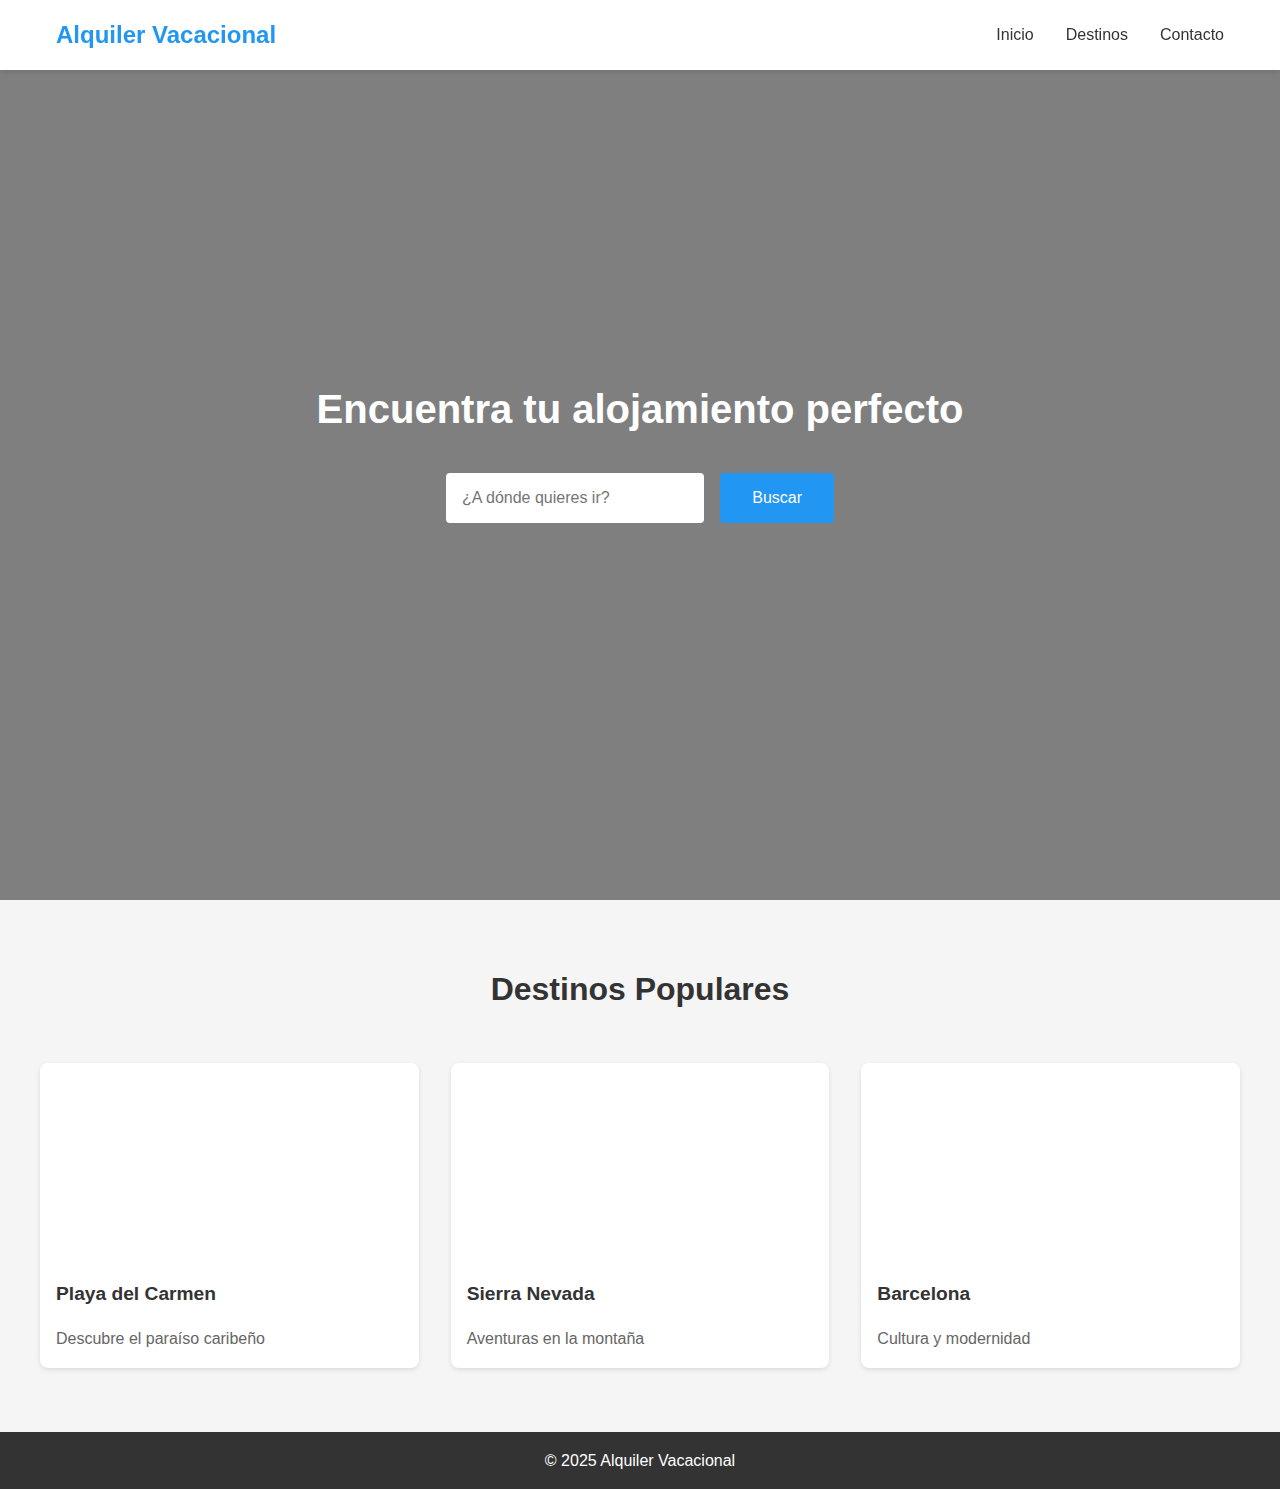
==== index.html @ 6d70d70a "CSS responsive" ====
<!DOCTYPE html>
<html lang="es">
<head>
    <meta charset="UTF-8">
    <meta name="viewport" content="width=device-width, initial-scale=1.0">
    <title> Tu destino ideal</title>
    <link rel="stylesheet" href="/css/styles.css">
    <link rel="stylesheet" href="/css/responsive.css">
</head>
<body>
    <!-- Cabecera de la página -->
    <header class="header">
        <nav class="nav-container">
            <div class="logo">Alquiler Vacacional</div>
            <ul class="nav-menu">
                <li><a href="#inicio">Inicio</a></li>
                <li><a href="#destinos">Destinos</a></li>
                <li><a href="#contacto">Contacto</a></li>
            </ul>
        </nav>
    </header>

    <!-- Sección principal de búsqueda -->
    <main class="hero">
        <div class="search-container">
            <h1>Encuentra tu alojamiento perfecto</h1>
            <div class="search-box">
                <input type="text" placeholder="¿A dónde quieres ir?" class="search-input">
                <button class="search-button">Buscar</button>
            </div>
        </div>
    </main>

    <!-- Sección de destinos populares -->
    <section class="popular-destinations">
        <h2>Destinos Populares</h2>
        <div class="destinations-grid">
            <div class="destination-card">
                <div class="destination-image playa"></div>
                <h3>Playa del Carmen</h3>
                <p>Descubre el paraíso caribeño</p>
            </div>
            <div class="destination-card">
                <div class="destination-image montana"></div>
                <h3>Sierra Nevada</h3>
                <p>Aventuras en la montaña</p>
            </div>
            <div class="destination-card">
                <div class="destination-image ciudad"></div>
                <h3>Barcelona</h3>
                <p>Cultura y modernidad</p>
            </div>
        </div>
    </section>

    <!-- Pie de página -->
    <footer class="footer">
        <p>&copy; 2025 Alquiler Vacacional </p>
    </footer>
</body>
</html>
---- css/styles.css ----
* {
    margin: 0;
    padding: 0;
    box-sizing: border-box;
}

body {
    font-family: 'Arial', sans-serif;
    line-height: 1.6;
    color: #333;
}

/* Estilos del header */
.header {
    background-color: #FFF;
    box-shadow: 0 2px 5px rgba(0,0,0,0.1);
    position: fixed;
    width: 100%;
    top: 0;
    z-index: 1000;
}

.nav-container {
    max-width: 1200px;
    margin: 0 auto;
    padding: 1rem;
    display: flex;
    justify-content: space-between;
    align-items: center;
}

.logo {
    font-size: 1.5rem;
    font-weight: bold;
    color: #2196F3;
}

.nav-menu {
    display: flex;
    list-style: none;
    gap: 2rem;
}

.nav-menu a {
    text-decoration: none;
    color: #333;
    font-weight: 500;
}

.nav-menu a:hover {
    color: #2196F3;
}

/* Sección hero */
.hero {
    height: 100vh;
    background: linear-gradient(rgba(0,0,0,0.5), rgba(0,0,0,0.5)),
                url('https://images.unsplash.com/photo-1571003123894-1f0594d2b5d9?q=80&w=2049&auto=format&fit=crop');
    background-size: cover;
    background-position: center;
    display: flex;
    align-items: center;
    justify-content: center;
    text-align: center;
    color: #FFF;
}

.search-container {
    padding: 2rem;
}

.search-container h1 {
    font-size: 2.5rem;
    margin-bottom: 2rem;
}

.search-box {
    display: flex;
    gap: 1rem;
    justify-content: center;
    max-width: 600px;
    margin: 0 auto;
}

.search-input {
    padding: 1rem;
    border: none;
    border-radius: 4px;
    width: 70%;
    font-size: 1rem;
}

.search-button {
    padding: 1rem 2rem;
    background-color: #2196F3;
    color: #FFF;
    border: none;
    border-radius: 4px;
    cursor: pointer;
    font-size: 1rem;
}

.search-button:hover {
    background-color: #1976D2;
}

/* Sección de destinos populares */
.popular-destinations {
    padding: 4rem 2rem;
    background-color: #F5F5F5;
}

.popular-destinations h2 {
    text-align: center;
    margin-bottom: 3rem;
    font-size: 2rem;
}

.destinations-grid {
    display: grid;
    grid-template-columns: repeat(auto-fit, minmax(300px, 1fr));
    gap: 2rem;
    max-width: 1200px;
    margin: 0 auto;
}

.destination-card {
    background-color: #FFF;
    border-radius: 8px;
    overflow: hidden;
    box-shadow: 0 2px 5px rgba(0,0,0,0.1);
}

.destination-image {
    height: 200px;
    background-size: cover;
    background-position: center;
}

.destination-image.playa {
    background-image: url('https://images.unsplash.com/photo-1590523741831-ab7e8b8f9c7f?q=80&w=2069&auto=format&fit=crop');
}

.destination-image.montana {
    background-image: url('https://images.unsplash.com/photo-1464822759023-fed622ff2c3b?q=80&w=2070&auto=format&fit=crop');
}

.destination-image.ciudad {
    background-image: url('https://images.unsplash.com/photo-1583422409516-2895a77efded?q=80&w=2070&auto=format&fit=crop');
}

.destination-card h3 {
    padding: 1rem;
    font-size: 1.2rem;
}

.destination-card p {
    padding: 0 1rem 1rem;
    color: #666;
}

/* Footer */
.footer {
    background-color: #333;
    color: #FFF;
    text-align: center;
    padding: 1rem;
}
---- css/responsive.css ----
/* Media Query para móviles */
@media (max-width: 768px) {
    /* Cabecera */
    .nav-container {
        flex-direction: column;
        align-items: flex-start;
    }

    .nav-menu {
        flex-direction: column;
        gap: 1rem;
        align-items: flex-start;
        margin-top: 1rem;
    }

    .logo {
        font-size: 1.2rem;
        margin-bottom: 1rem;
    }

    /* Hero */
    .hero {
        height: 70vh;
    }

    .search-container h1 {
        font-size: 2rem;
    }

    .search-box {
        flex-direction: column;
        gap: 0.5rem;
        width: 100%;
    }

    .search-input {
        width: 100%;
    }

    /* Destinos populares */
    .popular-destinations h2 {
        font-size: 1.5rem;
    }

    .destinations-grid {
        grid-template-columns: 1fr;
    }

    .destination-card h3 {
        font-size: 1rem;
    }

    .destination-card p {
        font-size: 0.9rem;
    }

    /* Footer */
    .footer {
        font-size: 0.9rem;
    }
}

/* Media Query para Tablets*/
@media (min-width: 769px) and (max-width: 1024px) {
    /* Cabecera */
    .nav-container {
        flex-direction: row;
        justify-content: space-between;
    }

    .nav-menu {
        gap: 1.5rem;
    }

    /* Hero */
    .hero {
        height: 80vh;
    }

    .search-container h1 {
        font-size: 2.2rem;
    }

    .search-box {
        flex-direction: row;
        gap: 1rem;
    }

    .search-input {
        width: 60%;
    }

    /* Destinos populares */
    .popular-destinations h2 {
        font-size: 1.8rem;
    }

    .destinations-grid {
        grid-template-columns: repeat(2, 1fr);
    }

    .destination-card h3 {
        font-size: 1.1rem;
    }

    .destination-card p {
        font-size: 1rem;
    }
}

/* Media Query para PC */
@media (min-width: 1025px) {
    /* Cabecera */
    .nav-container {
        flex-direction: row;
    }

    .nav-menu {
        gap: 2rem;
    }

    /* Hero */
    .hero {
        height: 100vh;
    }

    .search-container h1 {
        font-size: 2.5rem;
    }

    .search-box {
        width: 60%;
    }

    /* Destinos populares */
    .popular-destinations h2 {
        font-size: 2rem;
    }

    .destinations-grid {
        grid-template-columns: repeat(3, 1fr);
    }

    .destination-card h3 {
        font-size: 1.2rem;
    }

    .destination-card p {
        font-size: 1rem;
    }
}
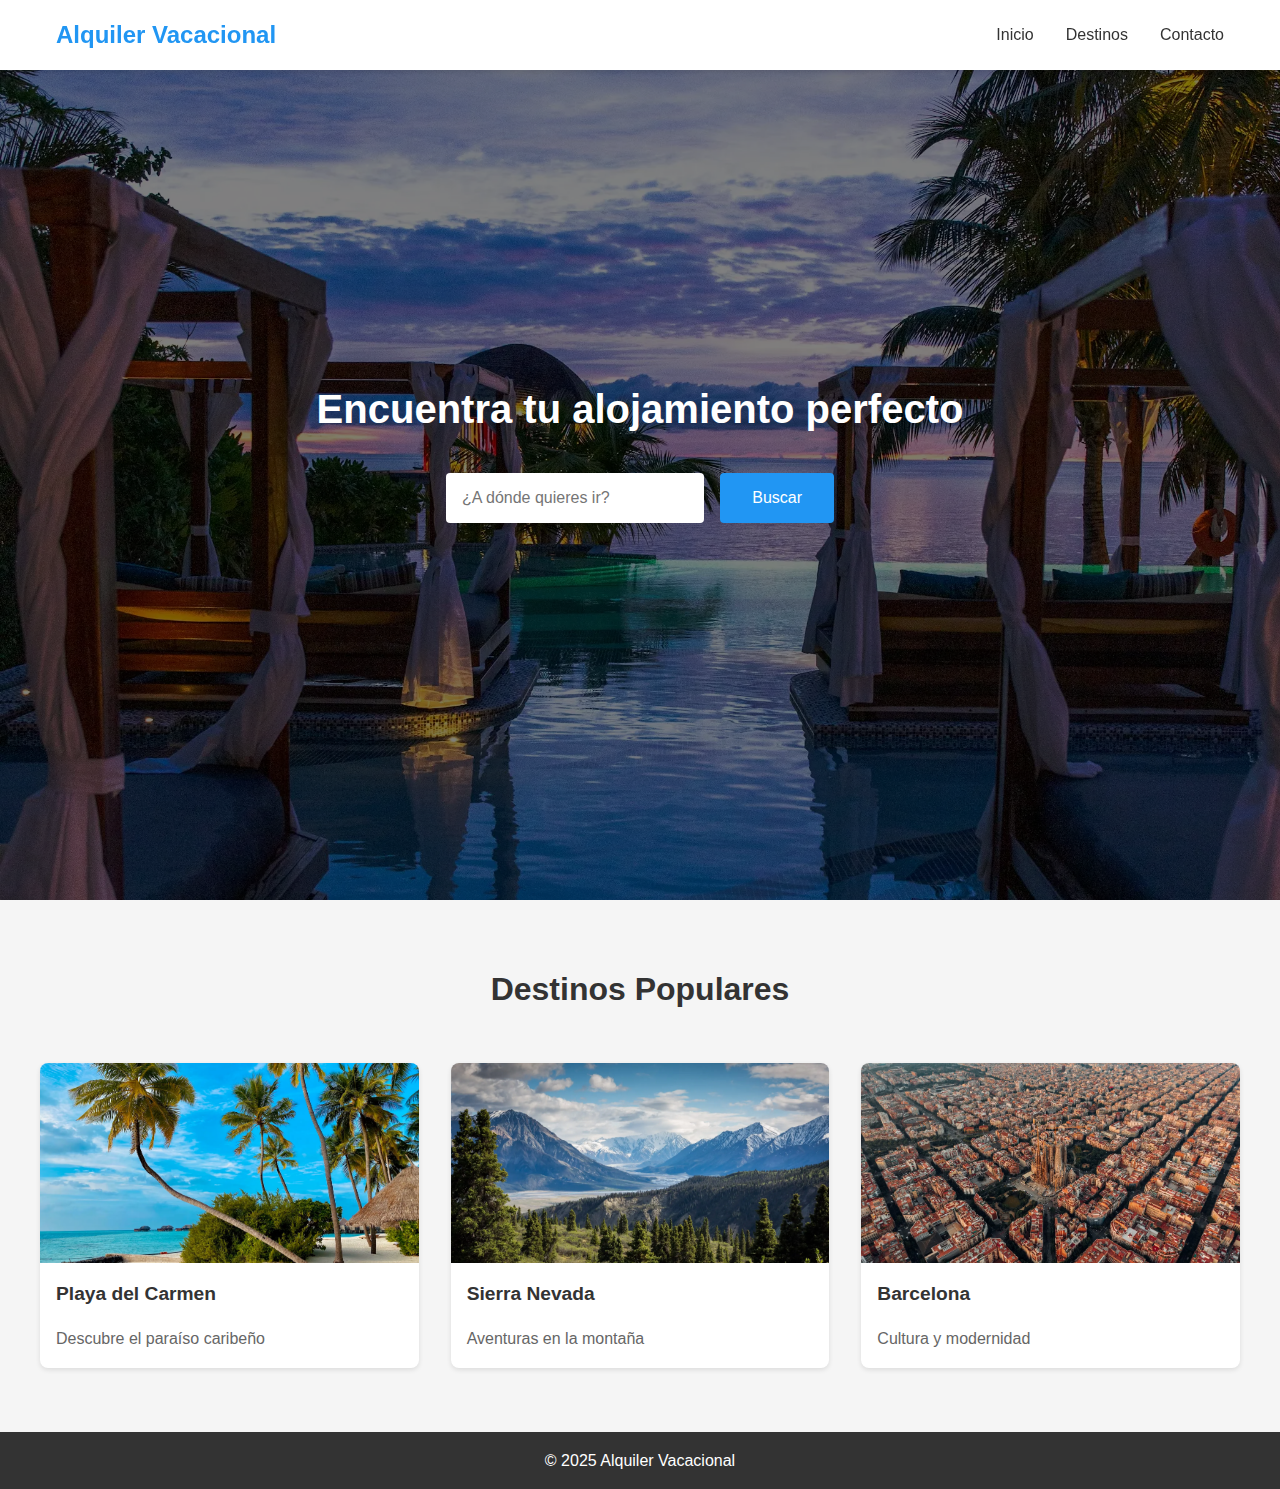
==== commit 3bcfff89: "Imágenes webp" ====
--- a/index.html
+++ b/index.html
@@ -4,8 +4,8 @@
     <meta charset="UTF-8">
     <meta name="viewport" content="width=device-width, initial-scale=1.0">
     <title> Tu destino ideal</title>
-    <link rel="stylesheet" href="/css/styles.css">
-    <link rel="stylesheet" href="/css/responsive.css">
+    <link rel="stylesheet" href="./css/styles.css">
+    <link rel="stylesheet" href="./css/responsive.css">
 </head>
 <body>
     <!-- Cabecera de la página -->
@@ -19,7 +19,7 @@
             </ul>
         </nav>
     </header>
-
+    
     <!-- Sección principal de búsqueda -->
     <main class="hero">
         <div class="search-container">
--- a/css/styles.css
+++ b/css/styles.css
@@ -55,7 +55,7 @@
 .hero {
     height: 100vh;
     background: linear-gradient(rgba(0,0,0,0.5), rgba(0,0,0,0.5)),
-                url('https://images.unsplash.com/photo-1571003123894-1f0594d2b5d9?q=80&w=2049&auto=format&fit=crop');
+                url('./fondo\ viaje.webp');
     background-size: cover;
     background-position: center;
     display: flex;
@@ -138,15 +138,15 @@
 }
 
 .destination-image.playa {
-    background-image: url('https://images.unsplash.com/photo-1590523741831-ab7e8b8f9c7f?q=80&w=2069&auto=format&fit=crop');
+    background-image: url('./imagen\ playa.webp');
 }
 
 .destination-image.montana {
-    background-image: url('https://images.unsplash.com/photo-1464822759023-fed622ff2c3b?q=80&w=2070&auto=format&fit=crop');
+    background-image: url('./imagen\ montaña.webp');
 }
 
 .destination-image.ciudad {
-    background-image: url('https://images.unsplash.com/photo-1583422409516-2895a77efded?q=80&w=2070&auto=format&fit=crop');
+    background-image: url('./imagen\ barcelona.webp');
 }
 
 .destination-card h3 {
